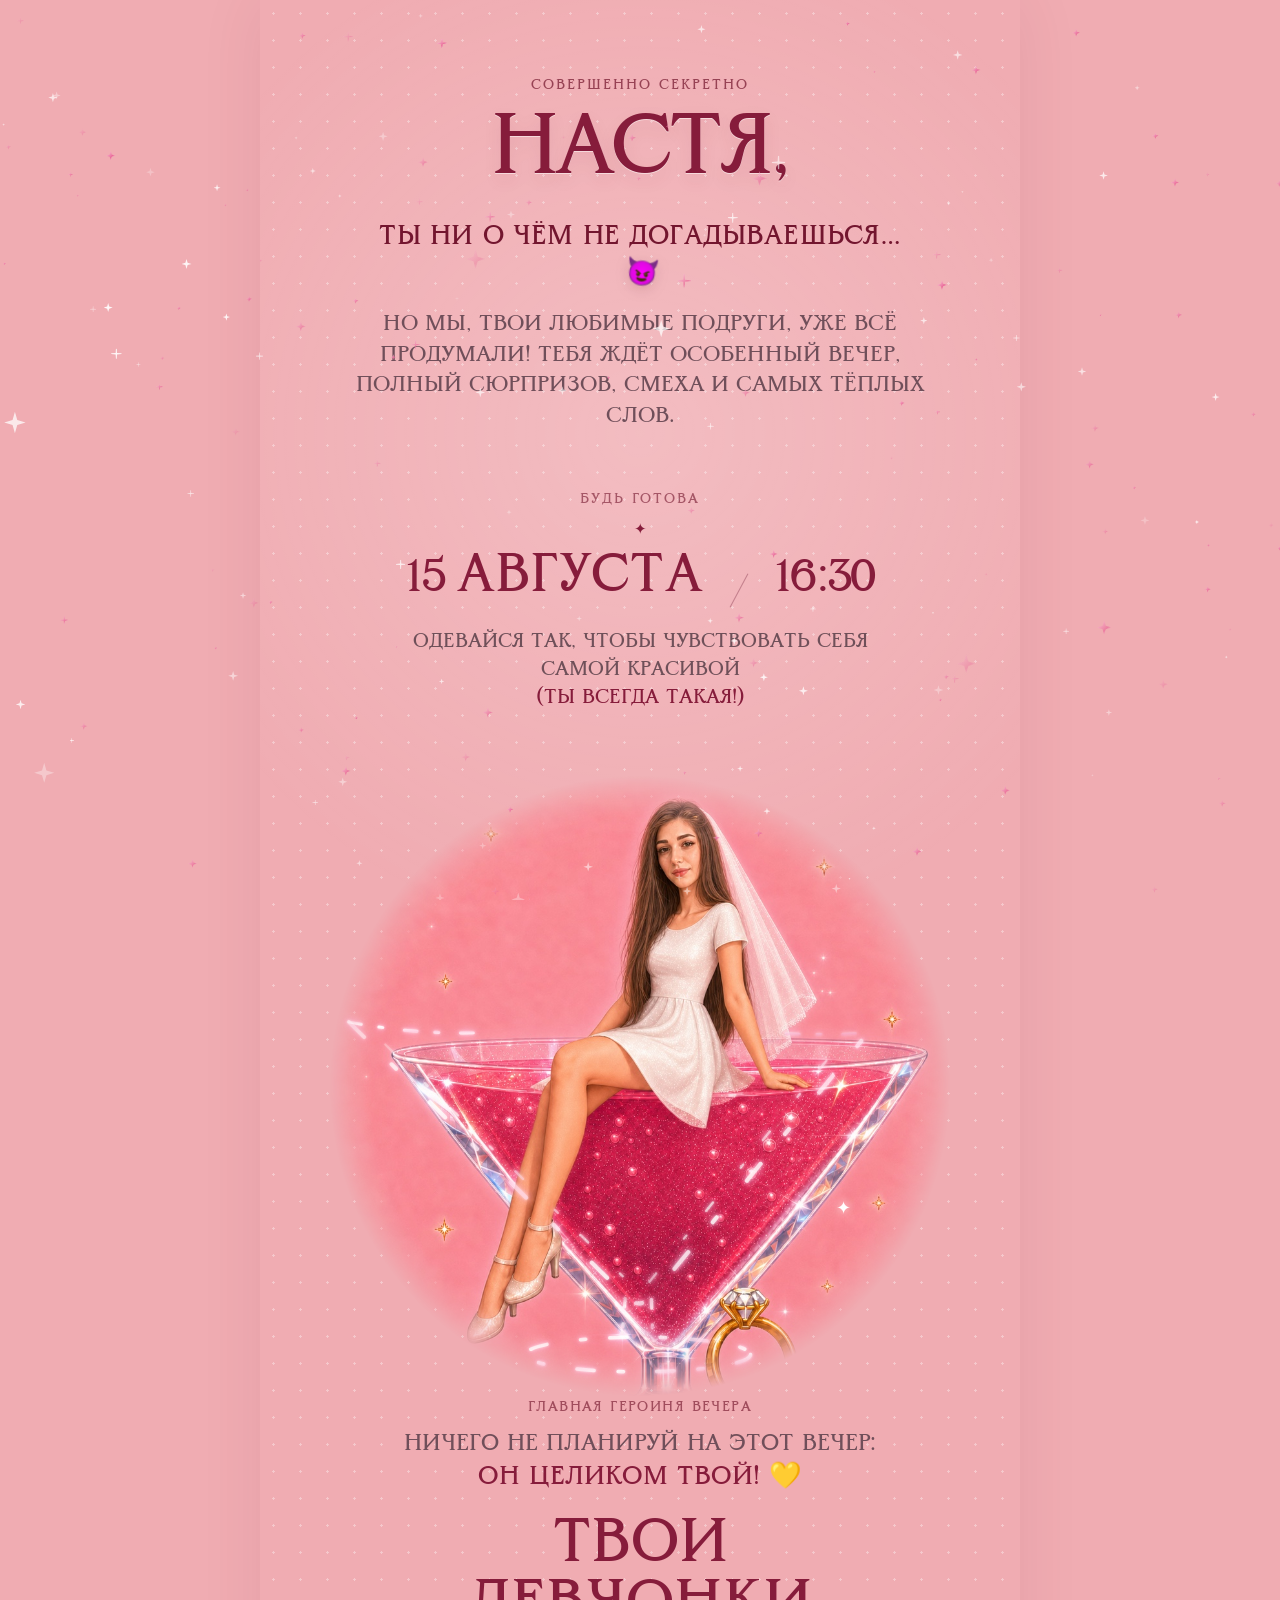
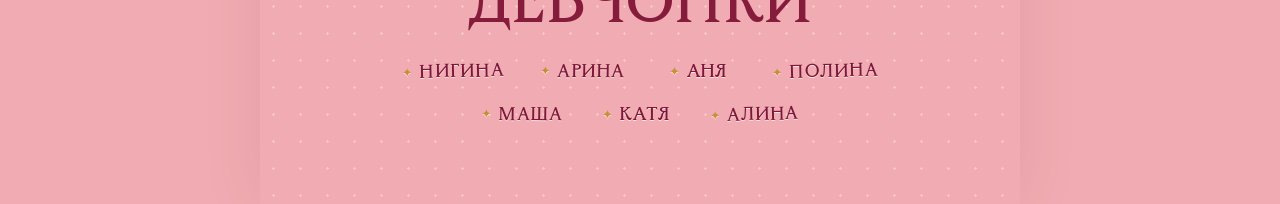
==== index.html @ 237ec245 "Publish approved bride portrait" ====
<!doctype html>
<html lang="ru">
  <head>
    <meta charset="UTF-8" />
    <meta name="viewport" content="width=device-width, initial-scale=1.0" />
    <meta name="theme-color" content="#f6cbd8" />
    <meta
      name="description"
      content="Секретное приглашение для будущей невесты Насти на 15 августа."
    />
    <title>Настя, этот вечер — твой!</title>
    <link rel="preload" href="assets/bride-in-glass-nastya-v3-960.jpg" as="image" type="image/jpeg" fetchpriority="high" />
    <link rel="preload" href="assets/fonts/Gabin-Regular.ttf" as="font" type="font/ttf" crossorigin />
    <link rel="stylesheet" href="personal.css?v=20260731-scroll-stability" />
  </head>
  <body>
    <main class="invitation personal-page bride-page">
      <header class="intro bride-intro">
        <p class="kicker">Совершенно секретно</p>
        <h1>Настя,</h1>
        <p class="bride-teaser">ты ни о чём не догадываешься… <span aria-hidden="true">😈</span></p>
        <p class="bride-copy">
          Но мы, твои любимые подруги, уже всё продумали! Тебя ждёт особенный вечер,
          полный сюрпризов, смеха и самых тёплых слов.
        </p>
      </header>

      <section class="bride-details" aria-label="Дата и время">
        <p class="ready-label">Будь готова</p>
        <div class="ornament" aria-hidden="true"><span></span>✦<span></span></div>
        <div class="date-line">
          <span class="date-day">15</span>
          <span class="date-month">августа</span>
          <i></i>
          <span class="date-time">16:30</span>
        </div>
        <p class="bride-note">
          Одевайся так, чтобы чувствовать себя самой красивой
          <em>(ты всегда такая!)</em>
        </p>
      </section>

      <section class="celebration" aria-label="Невеста в праздничном бокале">
        <figure class="hero-art">
          <img
            src="assets/bride-in-glass-nastya-v3-960.jpg"
            width="960"
            height="960"
            loading="eager"
            decoding="async"
            fetchpriority="high"
            alt="Невеста Настя сидит в бокале с розовым напитком"
          />
          <figcaption><span></span>главная героиня вечера<span></span></figcaption>
        </figure>
      </section>

      <section class="bride-finale">
        <p class="final-call">
          Ничего не планируй на этот вечер:<br />
          <strong>он целиком твой! 💛</strong>
        </p>
        <div class="friends-signature">
          <p>Твои девчонки</p>
          <ul aria-label="Подруги Насти">
            <li>Нигина</li>
            <li>Арина</li>
            <li>Аня</li>
            <li>Полина</li>
            <li>Маша</li>
            <li>Катя</li>
            <li>Алина</li>
          </ul>
        </div>
      </section>
    </main>
    <script src="effects.js?v=20260731-scroll-stability"></script>
  </body>
</html>
---- personal.css ----
@import url("static.css?v=20260730-personal-base");

@font-face {
  /* Gabin by Э Рен Че, Creative Commons. */
  font-family: "Gabin";
  src: url("assets/fonts/Gabin-Regular.ttf") format("truetype");
  font-display: swap;
  font-style: normal;
  font-weight: 400;
}

:root {
  --paper: #f0acb2;
  --paper-light: #f0acb2;
}

html,
body {
  background: #f0acb2;
}

.invitation {
  background-color: #f0acb2;
  background-image:
    radial-gradient(circle at 50% 24%, rgba(255,255,255,.2), transparent 36%),
    radial-gradient(circle, rgba(255,255,255,.34) 0 1px, transparent 1.2px);
  background-size: auto, 27px 27px;
}

.hub-page {
  padding-bottom: 46px;
}

.hub-page h1 {
  font-size: clamp(4.8rem, 12vw, 7.6rem);
}

.hub-hero {
  position: relative;
  z-index: 1;
  width: min(470px, 90%);
  margin: 28px auto -10px;
}

.hub-art {
  margin: 0;
}

.hub-art img {
  border-radius: 50%;
  box-shadow:
    inset 0 0 0 6px rgba(255,255,255,.1),
    0 20px 34px rgba(112,30,57,.1);
}

.guest-links {
  position: relative;
  z-index: 2;
  display: grid;
  grid-template-columns: repeat(2, minmax(0, 1fr));
  gap: 12px;
  width: min(570px, 100%);
  margin: 31px auto 0;
}

.guest-links a {
  position: relative;
  display: grid;
  grid-template-columns: 34px 1fr;
  grid-template-rows: auto auto;
  column-gap: 12px;
  min-height: 76px;
  padding: 15px 18px;
  overflow: hidden;
  color: var(--wine);
  text-align: left;
  text-decoration: none;
  border: 1px solid rgba(116,24,46,.12);
  border-radius: 18px;
  background: rgba(255,255,255,.24);
  box-shadow: inset 0 1px rgba(255,255,255,.6);
}

.guest-links a::after {
  content: "";
  position: absolute;
  right: -15px;
  bottom: -18px;
  width: 56px;
  height: 56px;
  border-radius: 50%;
  background: var(--guest-accent);
  opacity: .13;
}

.guest-links i {
  grid-row: 1 / 3;
  display: grid;
  place-items: center;
  width: 34px;
  height: 34px;
  color: #fff;
  font: 700 .63rem/1 "Courier New", monospace;
  font-style: normal;
  border-radius: 50%;
  background: var(--guest-accent);
}

.guest-links b {
  align-self: end;
  font-family: Georgia, "Times New Roman", serif;
  font-size: 1rem;
  font-style: italic;
}

.guest-links span {
  color: rgba(116,24,46,.56);
  font: 700 .5rem/1.5 "Courier New", monospace;
  letter-spacing: .09em;
  text-transform: uppercase;
}

.personal-page {
  --personal-accent: var(--wine);
}

.bride-page {
  --personal-accent: #861c3b;
  padding-bottom: clamp(48px, 7vw, 68px);
  font-family: "Cormorant Infant", Georgia, "Times New Roman", serif;
  font-style: italic;
  font-weight: 600;
}

.bride-page::before {
  border-color: rgba(134, 28, 59, .18);
}

.bride-page .kicker {
  color: rgba(116, 24, 46, .72);
  font-family: "Cormorant Infant", Georgia, "Times New Roman", serif;
  font-size: .8rem;
  font-style: italic;
  font-weight: 600;
  letter-spacing: .24em;
}

.bride-intro h1 {
  margin-top: 24px;
  font-size: clamp(5rem, 12vw, 7.8rem);
  line-height: .7;
}

.bride-teaser {
  max-width: 560px;
  margin: 25px auto 0;
  color: #73162f;
  font-family: "Cormorant Infant", Georgia, "Times New Roman", serif;
  font-size: clamp(1.38rem, 3.8vw, 1.72rem);
  font-style: italic;
  font-weight: 600;
  line-height: 1.4;
  letter-spacing: .006em;
}

.bride-teaser span {
  display: inline-block;
  margin-left: 3px;
  filter: drop-shadow(0 4px 7px rgba(86, 11, 32, .15));
  transform: rotate(7deg);
}

.bride-copy {
  max-width: 570px;
  margin: 16px auto 0;
  color: #704f5a;
  font-family: "Cormorant Infant", Georgia, "Times New Roman", serif;
  font-size: clamp(1.18rem, 3.2vw, 1.4rem);
  font-style: italic;
  font-weight: 600;
  line-height: 1.55;
}

.bride-details,
.bride-finale {
  position: relative;
  z-index: 2;
  width: min(570px, 100%);
  margin: 30px auto 0;
}

.bride-details {
  padding: clamp(22px, 4vw, 31px) clamp(18px, 4vw, 34px) 25px;
  border: 1px solid rgba(116, 24, 46, .14);
  border-radius: 30px;
  background:
    linear-gradient(145deg, rgba(255,255,255,.38), rgba(255,255,255,.13));
  box-shadow:
    inset 0 1px rgba(255,255,255,.72),
    0 18px 42px rgba(108, 25, 51, .08);
}

.ready-label {
  color: rgba(116, 24, 46, .62);
  font-family: "Cormorant Infant", Georgia, "Times New Roman", serif;
  font-size: .78rem;
  font-style: italic;
  font-weight: 600;
  line-height: 1;
  letter-spacing: .24em;
  text-transform: uppercase;
}

.bride-details .ornament {
  margin: 12px auto 14px;
}

.bride-note,
.secret-place {
  color: #6f5059;
  font-family: "Cormorant Infant", Georgia, "Times New Roman", serif;
  font-size: clamp(1.12rem, 2.8vw, 1.3rem);
  font-style: italic;
  font-weight: 600;
  line-height: 1.5;
}

.bride-note {
  margin-top: 18px;
}

.bride-note em {
  display: block;
  color: var(--personal-accent);
}

.secret-place {
  margin-top: 9px;
  font-style: italic;
}

.bride-page .celebration {
  margin-top: 39px;
}

.bride-page .hero-art figcaption {
  color: rgba(116, 24, 46, .65);
  font-family: "Cormorant Infant", Georgia, "Times New Roman", serif;
  font-size: .76rem;
  font-style: italic;
  font-weight: 600;
  letter-spacing: .13em;
}

.bride-finale {
  margin-top: 14px;
  padding: 0 clamp(4px, 3vw, 20px);
}

.final-call {
  color: #704f5a;
  font-family: "Cormorant Infant", Georgia, "Times New Roman", serif;
  font-size: clamp(1.28rem, 3.3vw, 1.52rem);
  font-style: italic;
  font-weight: 600;
  line-height: 1.5;
}

.final-call strong {
  color: var(--personal-accent);
  font-size: 1.12em;
}

.friends-signature {
  margin-top: 22px;
}

.friends-signature > p {
  color: var(--personal-accent);
  font-family: "Cormorant Infant", Georgia, serif;
  font-size: clamp(2.5rem, 7vw, 3.7rem);
  font-style: italic;
  font-weight: 600;
  line-height: 1;
}

.friends-signature ul {
  display: flex;
  flex-wrap: wrap;
  justify-content: center;
  gap: 8px;
  max-width: 530px;
  margin: 15px auto 0;
  padding: 0;
  list-style: none;
}

.friends-signature li {
  position: relative;
  min-width: 104px;
  padding: 8px 14px 9px;
  color: #7f1637;
  font-family: "Cormorant Infant", Georgia, "Times New Roman", serif;
  font-size: 1.14rem;
  font-style: italic;
  font-weight: 600;
  line-height: 1;
  letter-spacing: .015em;
  border: 1px solid rgba(190, 111, 102, .42);
  border-radius: 999px;
  background:
    linear-gradient(135deg, rgba(255,255,255,.7), rgba(255,220,232,.48));
  box-shadow:
    inset 0 1px rgba(255,255,255,.88),
    0 7px 17px rgba(121, 22, 50, .1),
    0 0 0 3px rgba(255,255,255,.1);
  text-shadow: 0 1px rgba(255,255,255,.68);
}

.friends-signature li::before {
  content: "✦";
  display: inline-block;
  margin-right: 6px;
  color: #c88f35;
  font-size: .68em;
  font-style: normal;
  transform: translateY(-1px);
}

.friends-signature li:nth-child(3n + 1) {
  transform: rotate(-1.2deg);
}

.friends-signature li:nth-child(3n + 2) {
  transform: rotate(.9deg);
}

.bride-page .date-day,
.bride-page .date-time {
  font-family: "Cormorant Infant", Georgia, "Times New Roman", serif;
  font-weight: 600;
}

.personal-page h1,
.personal-page h2,
.personal-page .date-line {
  color: var(--personal-accent);
}

.personal-page h1 {
  font-family: "Cormorant Infant", Georgia, "Times New Roman", serif;
  font-size: clamp(3.55rem, 8.8vw, 5.55rem);
  font-style: italic;
  font-weight: 600;
  line-height: .88;
  letter-spacing: -.045em;
  text-shadow:
    0 1px 0 rgba(255,255,255,.52),
    0 7px 18px rgba(121,22,50,.08);
}

.personal-page h1 span {
  display: inline;
  white-space: nowrap;
}

.personal-note {
  margin: 30px auto 0;
  color: var(--personal-accent);
  font: 700 .66rem/1.6 "Courier New", monospace;
  letter-spacing: .13em;
  text-transform: uppercase;
}

.personal-note + .lead {
  margin-top: 12px;
}

.personal-page .celebration {
  margin-top: 42px;
}

.personal-page .hero-art {
  isolation: isolate;
}

.personal-page .hero-art img {
  border: 0;
  border-radius: 0;
  box-shadow: none;
  -webkit-mask-image: radial-gradient(
    ellipse closest-side at 50% 50%,
    #000 0 82%,
    rgba(0, 0, 0, .9) 87%,
    rgba(0, 0, 0, .48) 94%,
    transparent 100%
  );
  mask-image: radial-gradient(
    ellipse closest-side at 50% 50%,
    #000 0 82%,
    rgba(0, 0, 0, .9) 87%,
    rgba(0, 0, 0, .48) 94%,
    transparent 100%
  );
}

.personal-page .hero-art::before {
  content: "";
  position: absolute;
  inset: 0 0 23px;
  z-index: 3;
  pointer-events: none;
  background:
    linear-gradient(
      108deg,
      transparent 0 41%,
      rgba(255,255,255,.12) 45%,
      rgba(255,255,255,.92) 49%,
      rgba(255,238,248,.45) 52%,
      transparent 58% 100%
    );
  background-position: 155% 0;
  background-size: 240% 100%;
  background-repeat: no-repeat;
  clip-path: polygon(
    2% 39%, 98% 39%, 55% 82%, 55% 93%,
    70% 96%, 70% 99%, 30% 99%, 30% 96%,
    45% 93%, 45% 82%
  );
  mix-blend-mode: screen;
  animation: glassShimmer 3.9s 1.1s ease-in-out infinite;
}

.personal-page .hero-art::after {
  content: "✦";
  position: absolute;
  right: 16%;
  top: 66%;
  z-index: 4;
  color: #fff;
  font-size: 1.1rem;
  text-shadow: 0 0 9px rgba(255,255,255,.95);
  animation: glassSpark 2.6s ease-in-out infinite;
}

.glass-edge-overlay {
  position: absolute;
  inset: 0 0 auto;
  z-index: 5;
  display: block;
  width: 100%;
  height: auto;
  aspect-ratio: 1;
  overflow: visible;
  pointer-events: none;
  filter: drop-shadow(0 0 5px rgba(255,255,255,.42));
}

.glass-edge-line {
  fill: none;
  stroke: url("#glass-edge-sheen");
  stroke-width: 8;
  stroke-linecap: round;
  stroke-linejoin: round;
  stroke-dasharray: 44 78 13 96;
  opacity: .88;
  filter:
    drop-shadow(0 0 3px rgba(255,255,255,.96))
    drop-shadow(0 0 7px rgba(255,150,210,.72));
  animation: glassEdgeTravel 4.8s linear infinite;
}

.glass-edge-line.is-inner {
  stroke-width: 4.5;
  stroke-dasharray: 22 90 8 64;
  opacity: .72;
  animation-duration: 3.8s;
  animation-direction: reverse;
}

.glass-edge-line.is-rim {
  stroke-width: 6;
  stroke-dasharray: 26 36 8 44;
  opacity: .96;
  animation-duration: 3.2s;
}

.glass-edge-line.is-stem {
  stroke-width: 6.5;
  stroke-dasharray: 18 34 6 44;
  animation-duration: 2.9s;
}

.glass-edge-line.is-base {
  stroke-width: 7;
  stroke-dasharray: 35 68 11 48;
  animation-duration: 4.1s;
}

.glass-edge-glint {
  fill: #fff;
  opacity: 0;
  transform-box: fill-box;
  transform-origin: center;
  filter:
    drop-shadow(0 0 4px #fff)
    drop-shadow(0 0 10px rgba(255,155,213,.95));
  animation: edgeGlint 3.4s var(--edge-delay) ease-in-out infinite;
}

.glass-edge-glint.is-soft {
  fill: #ffd7ea;
  animation-duration: 4.1s;
}

.personal-page .title-star,
.personal-page .ornament {
  color: var(--personal-accent);
}

.personal-page .details {
  margin-top: 14px;
}

.star-field {
  position: fixed;
  inset: 0;
  z-index: 12;
  overflow: hidden;
  pointer-events: none;
  contain: layout paint;
}

.screen-star {
  position: absolute;
  left: var(--x);
  top: var(--y);
  width: var(--size);
  height: var(--size);
  opacity: var(--opacity);
  background: linear-gradient(135deg, #ffd9e7, #e96798 62%, #fff0f7);
  clip-path: polygon(50% 0, 61% 38%, 100% 50%, 61% 62%, 50% 100%, 39% 62%, 0 50%, 39% 38%);
  animation: screenStarDance var(--duration) var(--delay) ease-in-out infinite;
}

.screen-star.is-white {
  background: #fff;
  filter: drop-shadow(0 0 6px rgba(255,255,255,.86));
}

.screen-star.is-cross {
  clip-path: polygon(
    46% 0, 54% 0, 56% 42%, 100% 46%, 100% 54%,
    56% 57%, 54% 100%, 46% 100%, 43% 57%, 0 54%,
    0 46%, 43% 42%
  );
}

@keyframes glassShimmer {
  0%, 13% { background-position: 155% 0; opacity: 0; }
  24% { opacity: .9; }
  58% { background-position: -155% 0; opacity: .72; }
  72%, 100% { background-position: -155% 0; opacity: 0; }
}

@keyframes glassSpark {
  0%,100% { opacity: .2; transform: rotate(0) scale(.45); }
  48% { opacity: 1; transform: rotate(90deg) scale(1.25); }
}

@keyframes glassEdgeTravel {
  0% {
    stroke-dashoffset: 0;
    opacity: .45;
  }
  38% {
    opacity: 1;
  }
  72% {
    opacity: .74;
  }
  100% {
    stroke-dashoffset: -460;
    opacity: .45;
  }
}

@keyframes edgeGlint {
  0%, 62%, 100% {
    opacity: 0;
    transform: rotate(0deg) scale(.25);
  }
  71% {
    opacity: 1;
    transform: rotate(42deg) scale(1.28);
  }
  82% {
    opacity: .25;
    transform: rotate(88deg) scale(.58);
  }
}

@keyframes screenStarDance {
  0%,100% {
    opacity: calc(var(--opacity) * .28);
    transform: translate(0,0) rotate(0) scale(.42);
  }
  31% {
    opacity: var(--opacity);
    transform: translate(var(--dx),var(--dy)) rotate(120deg) scale(1.22);
  }
  66% {
    opacity: calc(var(--opacity) * .82);
    transform: translate(var(--dx2),var(--dy2)) rotate(255deg) scale(.72);
  }
}

.back-link {
  position: relative;
  z-index: 3;
  display: inline-block;
  margin-top: 30px;
  color: rgba(116,24,46,.62);
  font: 700 .56rem/1 "Courier New", monospace;
  letter-spacing: .12em;
  text-decoration: none;
  text-transform: uppercase;
}

.dress-card {
  display: none !important;
}

@media (max-width: 560px) {
  .hub-page h1 {
    font-size: 3.55rem;
  }

  .hub-hero {
    width: calc(100% + 8px);
    margin-top: 21px;
  }

  .guest-links {
    grid-template-columns: 1fr;
    gap: 9px;
    margin-top: 25px;
  }

  .guest-links a {
    min-height: 68px;
    padding: 12px 16px;
  }

  .personal-note {
    max-width: 290px;
    margin-top: 28px;
    font-size: .56rem;
  }

  .personal-page .celebration {
    margin-top: 26px;
  }

  .personal-page h1 {
    font-size: 3.15rem;
    line-height: .82;
  }

  .personal-page h1 span {
    display: block;
  }

  .personal-page h1 span + span {
    margin-top: 9px;
  }

  .bride-intro h1 {
    font-size: 4.8rem;
    line-height: .72;
  }

  .bride-teaser {
    margin-top: 22px;
    font-size: 1.3rem;
  }

  .bride-copy {
    font-size: 1.12rem;
    line-height: 1.52;
  }

  .bride-details {
    margin-top: 25px;
    padding-right: 17px;
    padding-left: 17px;
    border-radius: 24px;
  }

  .bride-details .date-line {
    gap: 8px;
  }

  .bride-details .date-day,
  .bride-details .date-time {
    font-size: 2.05rem;
  }

  .bride-details .date-month {
    font-size: 2.45rem;
  }

  .bride-details .date-line > i {
    width: 22px;
    margin-right: 0;
    margin-left: 0;
  }

  .friends-signature ul {
    gap: 9px 7px;
  }

  .friends-signature li {
    min-width: 96px;
    padding: 9px 11px 10px;
    font-size: 1.03rem;
  }

  .personal-page .hero-art::after {
    right: 13%;
    font-size: .85rem;
  }
}

/* Open composition: no frames, cards, pills, or ornamental rules. */
.bride-page::before,
.bride-page::after,
.bride-page .kicker::before,
.bride-page .kicker::after,
.bride-page .ornament span,
.bride-page .hero-art figcaption span {
  display: none;
}

.bride-page .bride-details {
  border: 0;
  border-radius: 0;
  background: none;
  box-shadow: none;
}

.bride-page .friends-signature li {
  border: 0;
  border-radius: 0;
  background: none;
  box-shadow: none;
}

@media (prefers-reduced-motion: reduce) {
  .personal-page .hero-art::before,
  .personal-page .hero-art::after,
  .glass-edge-line,
  .glass-edge-glint,
  .screen-star {
    animation: none;
  }
}

.bride-page,
.bride-page * {
  font-family: "Gabin", "Cormorant Infant", Georgia, serif !important;
  font-style: normal !important;
  font-weight: 400 !important;
}

.bride-page .kicker,
.bride-page .ready-label {
  font-size: .88rem;
  letter-spacing: .14em;
}

.bride-page .bride-intro h1 {
  font-size: clamp(4.35rem, 9vw, 5.4rem);
}

.bride-page .bride-teaser {
  font-size: clamp(1.35rem, 3.6vw, 1.66rem);
}

.bride-page .bride-copy {
  font-size: clamp(1.18rem, 3.1vw, 1.36rem);
  line-height: 1.4;
}

.bride-page .bride-note,
.bride-page .secret-place {
  font-size: clamp(1.12rem, 2.7vw, 1.28rem);
  line-height: 1.36;
}

.bride-page .date-day,
.bride-page .date-time {
  font-size: clamp(2rem, 5.2vw, 2.9rem);
}

.bride-page .date-month {
  font-size: clamp(2.45rem, 6vw, 3.4rem);
}

.bride-page .hero-art figcaption {
  position: relative;
  z-index: 6;
  margin-top: 6px;
  font-size: .88rem;
  letter-spacing: .1em;
}

.bride-page .final-call {
  font-size: clamp(1.25rem, 3.2vw, 1.46rem);
  line-height: 1.38;
}

.bride-page .friends-signature > p {
  font-size: clamp(2.7rem, 6.8vw, 3.8rem);
}

.bride-page .friends-signature li {
  font-size: 1.16rem;
}

@media (max-width: 560px) {
  .bride-page .bride-intro h1 {
    font-size: 3.9rem;
  }

  .bride-page .bride-copy {
    font-size: 1.08rem;
  }

  .bride-page .bride-details .date-line {
    flex-wrap: wrap;
  }

  .bride-page .bride-details .date-line > i {
    display: none;
  }

  .bride-page .bride-details .date-time {
    flex-basis: 100%;
    margin-top: 3px;
  }

  .bride-page .friends-signature li {
    font-size: 1.02rem;
  }
}
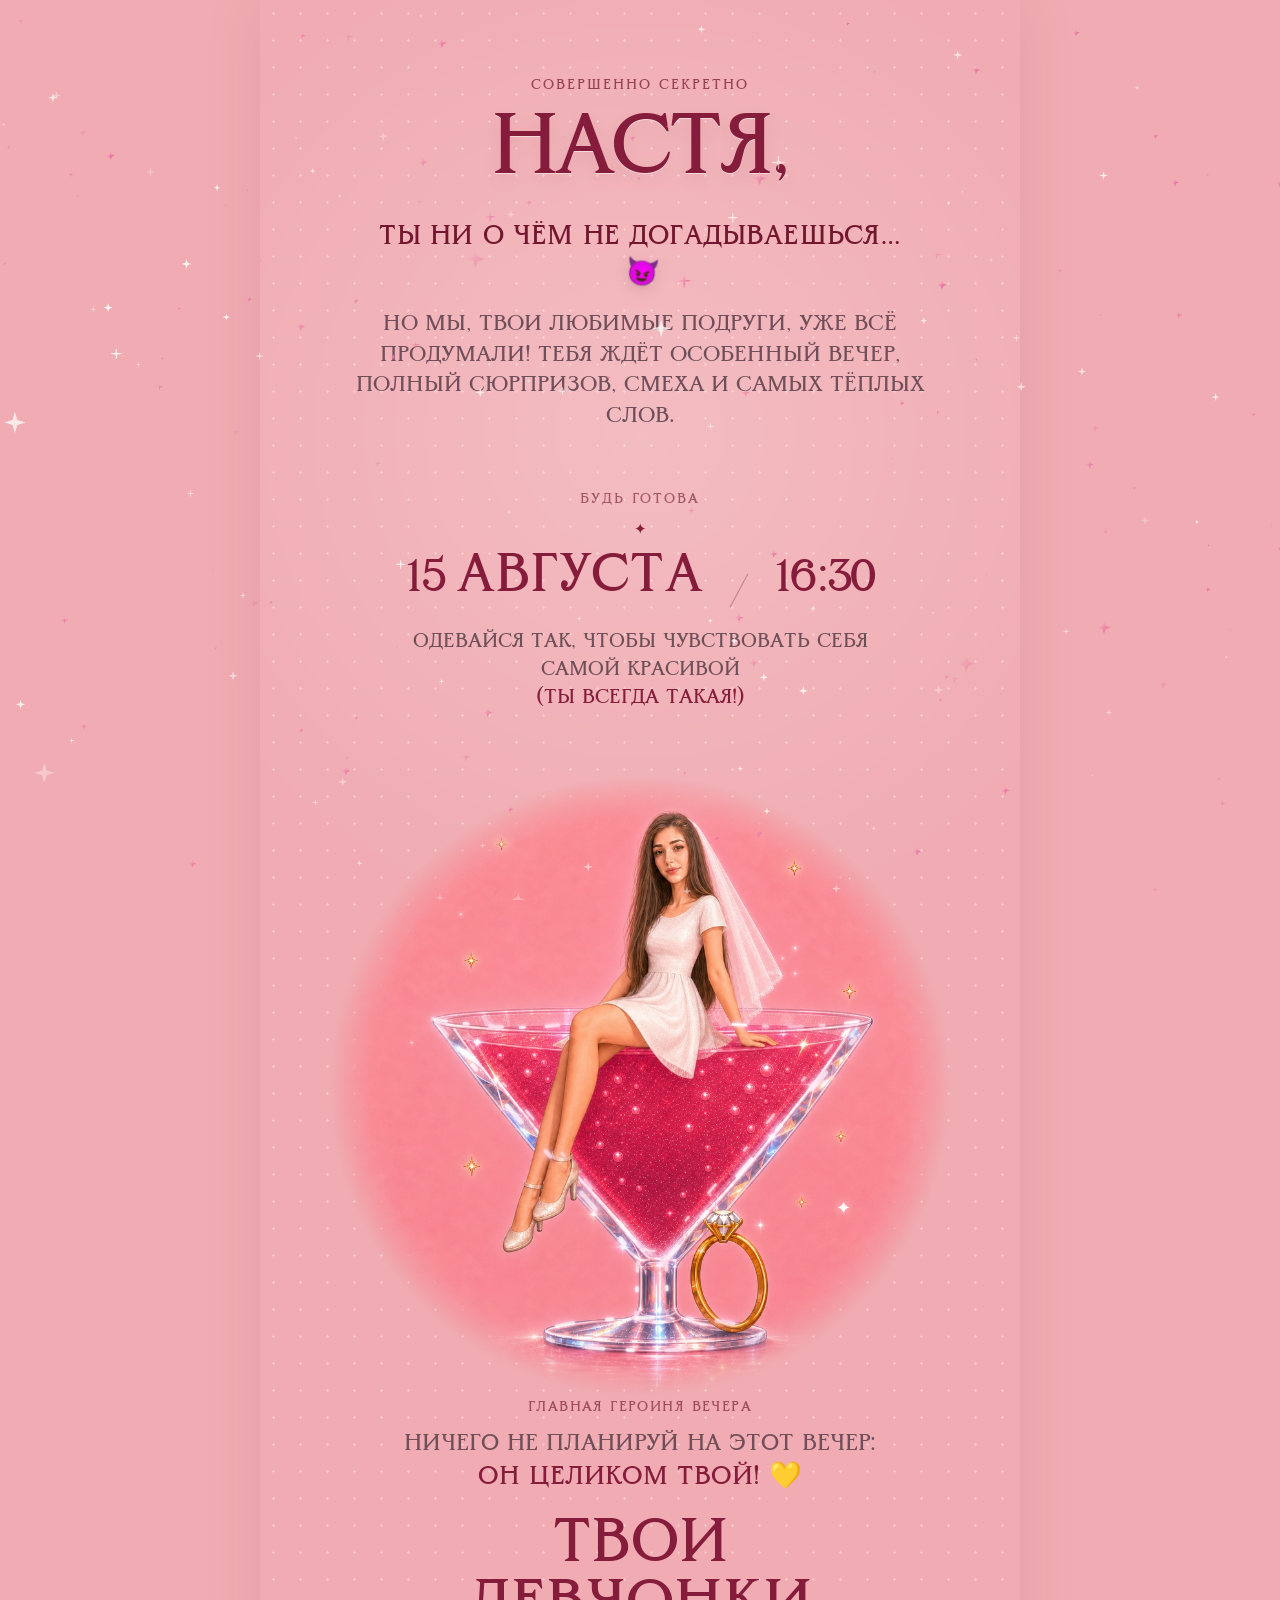
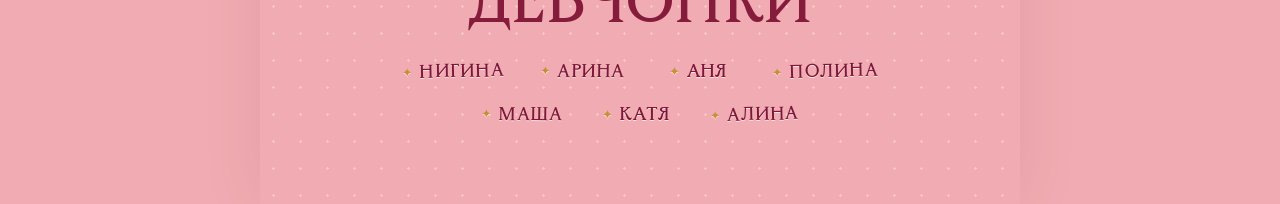
==== commit 25a7efe5: "Fix full glass framing and edge animation" ====
--- a/index.html
+++ b/index.html
@@ -9,9 +9,9 @@
       content="Секретное приглашение для будущей невесты Насти на 15 августа."
     />
     <title>Настя, этот вечер — твой!</title>
-    <link rel="preload" href="assets/bride-in-glass-nastya-v3-960.jpg" as="image" type="image/jpeg" fetchpriority="high" />
+    <link rel="preload" href="assets/bride-in-glass-nastya-v4-960.jpg" as="image" type="image/jpeg" fetchpriority="high" />
     <link rel="preload" href="assets/fonts/Gabin-Regular.ttf" as="font" type="font/ttf" crossorigin />
-    <link rel="stylesheet" href="personal.css?v=20260731-scroll-stability" />
+    <link rel="stylesheet" href="personal.css?v=20260801-glass-v4" />
   </head>
   <body>
     <main class="invitation personal-page bride-page">
@@ -43,7 +43,7 @@
       <section class="celebration" aria-label="Невеста в праздничном бокале">
         <figure class="hero-art">
           <img
-            src="assets/bride-in-glass-nastya-v3-960.jpg"
+            src="assets/bride-in-glass-nastya-v4-960.jpg"
             width="960"
             height="960"
             loading="eager"
@@ -74,6 +74,6 @@
         </div>
       </section>
     </main>
-    <script src="effects.js?v=20260731-scroll-stability"></script>
+    <script src="effects.js?v=20260801-glass-v4"></script>
   </body>
 </html>
--- a/personal.css
+++ b/personal.css
@@ -423,9 +423,9 @@
   background-size: 240% 100%;
   background-repeat: no-repeat;
   clip-path: polygon(
-    2% 39%, 98% 39%, 55% 82%, 55% 93%,
-    70% 96%, 70% 99%, 30% 99%, 30% 96%,
-    45% 93%, 45% 82%
+    16% 39%, 88% 39%, 54.5% 78%, 54.5% 88%,
+    71% 90%, 71% 93%, 34% 93%, 34% 90%,
+    49.5% 88%, 49.5% 78%
   );
   mix-blend-mode: screen;
   animation: glassShimmer 3.9s 1.1s ease-in-out infinite;
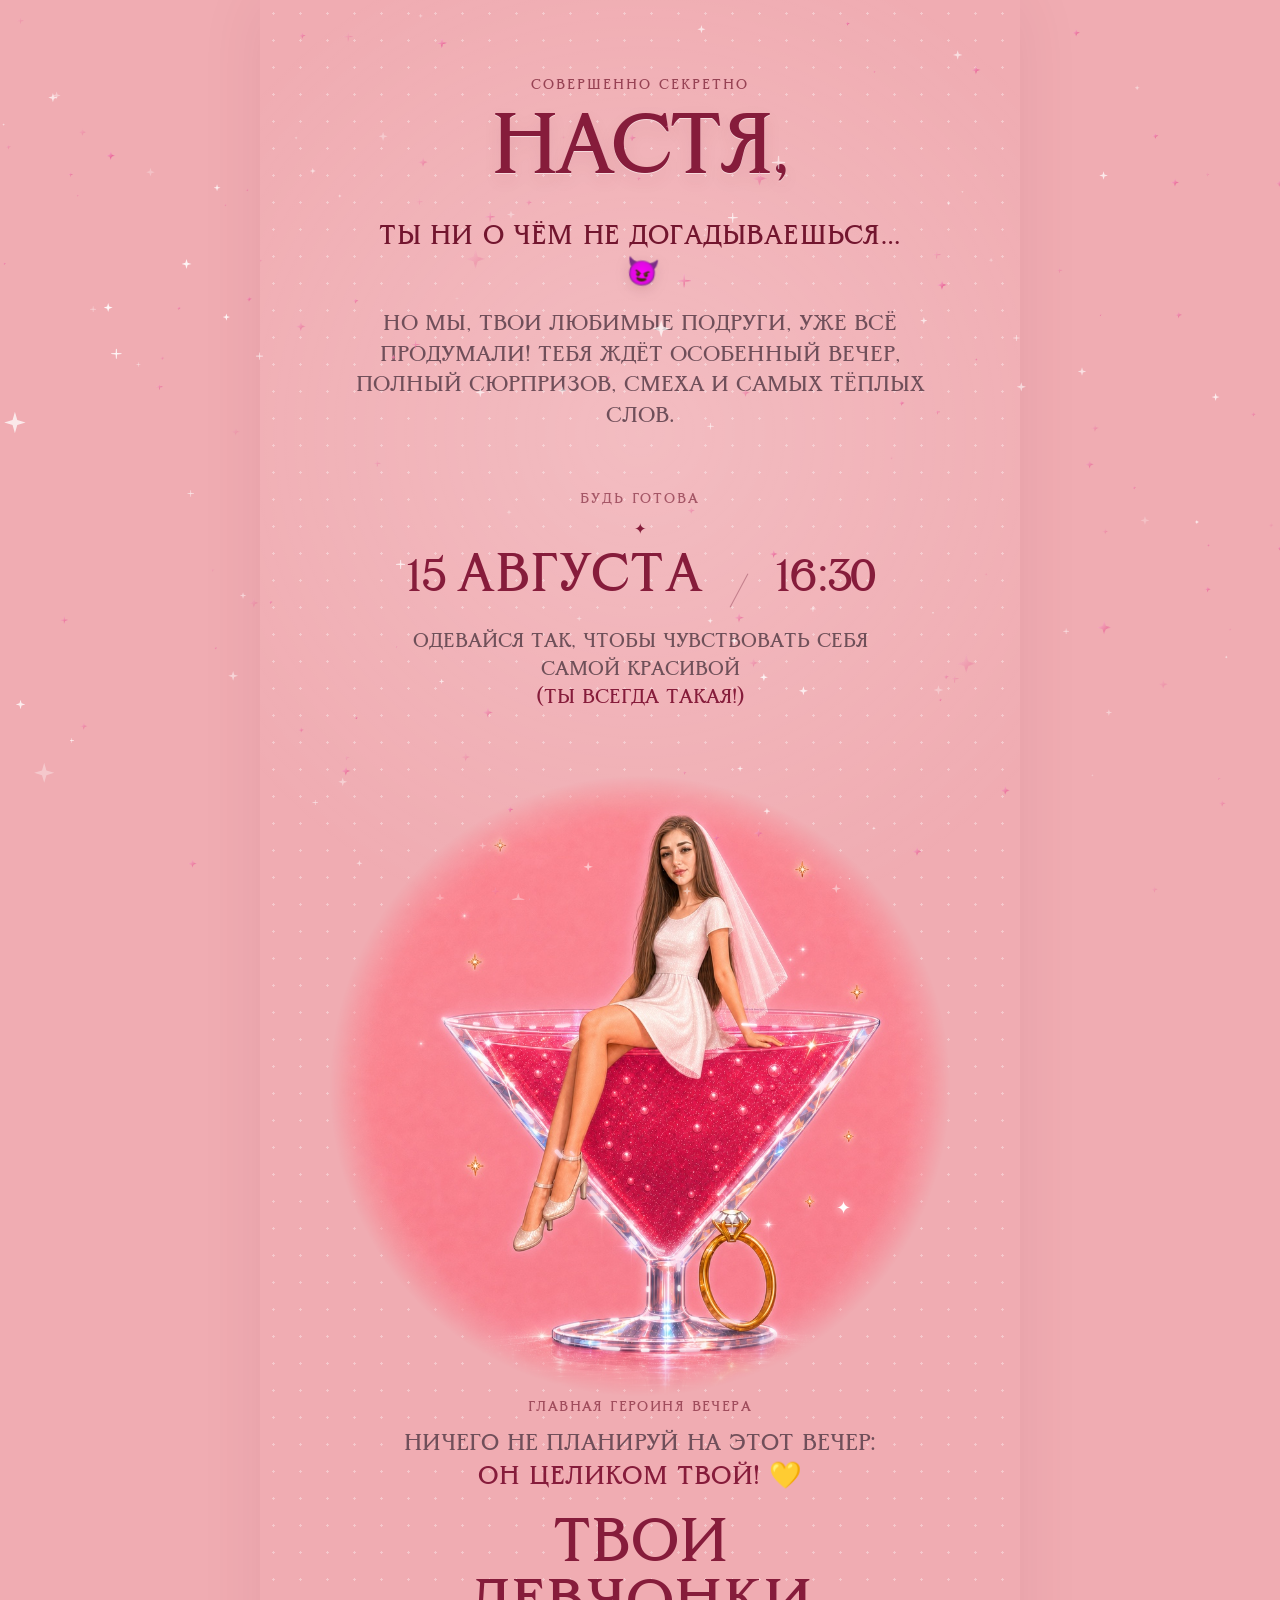
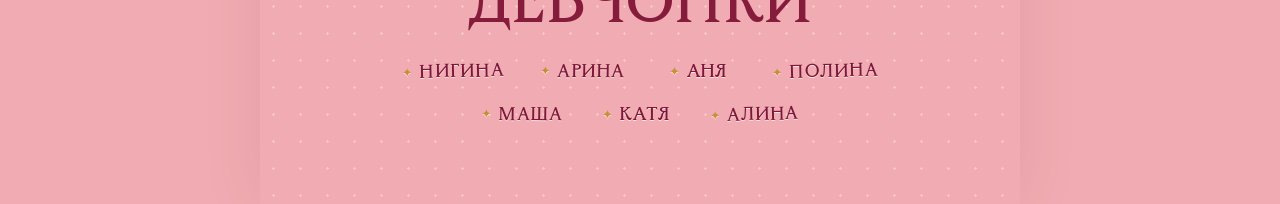
==== commit 5b6518a2: "Improve bride face likeness" ====
--- a/index.html
+++ b/index.html
@@ -9,9 +9,9 @@
       content="Секретное приглашение для будущей невесты Насти на 15 августа."
     />
     <title>Настя, этот вечер — твой!</title>
-    <link rel="preload" href="assets/bride-in-glass-nastya-v4-960.jpg" as="image" type="image/jpeg" fetchpriority="high" />
+    <link rel="preload" href="assets/bride-in-glass-nastya-v5-960.jpg" as="image" type="image/jpeg" fetchpriority="high" />
     <link rel="preload" href="assets/fonts/Gabin-Regular.ttf" as="font" type="font/ttf" crossorigin />
-    <link rel="stylesheet" href="personal.css?v=20260801-glass-v4" />
+    <link rel="stylesheet" href="personal.css?v=20260802-face-v5" />
   </head>
   <body>
     <main class="invitation personal-page bride-page">
@@ -43,7 +43,7 @@
       <section class="celebration" aria-label="Невеста в праздничном бокале">
         <figure class="hero-art">
           <img
-            src="assets/bride-in-glass-nastya-v4-960.jpg"
+            src="assets/bride-in-glass-nastya-v5-960.jpg"
             width="960"
             height="960"
             loading="eager"
@@ -74,6 +74,6 @@
         </div>
       </section>
     </main>
-    <script src="effects.js?v=20260801-glass-v4"></script>
+    <script src="effects.js?v=20260802-face-v5"></script>
   </body>
 </html>
--- a/personal.css
+++ b/personal.css
@@ -423,9 +423,9 @@
   background-size: 240% 100%;
   background-repeat: no-repeat;
   clip-path: polygon(
-    16% 39%, 88% 39%, 54.5% 78%, 54.5% 88%,
-    71% 90%, 71% 93%, 34% 93%, 34% 90%,
-    49.5% 88%, 49.5% 78%
+    18% 39%, 89% 39%, 56.3% 78%, 56.3% 88.5%,
+    72% 90%, 72% 93%, 36% 93%, 36% 90%,
+    51.4% 88.5%, 51.4% 78%
   );
   mix-blend-mode: screen;
   animation: glassShimmer 3.9s 1.1s ease-in-out infinite;
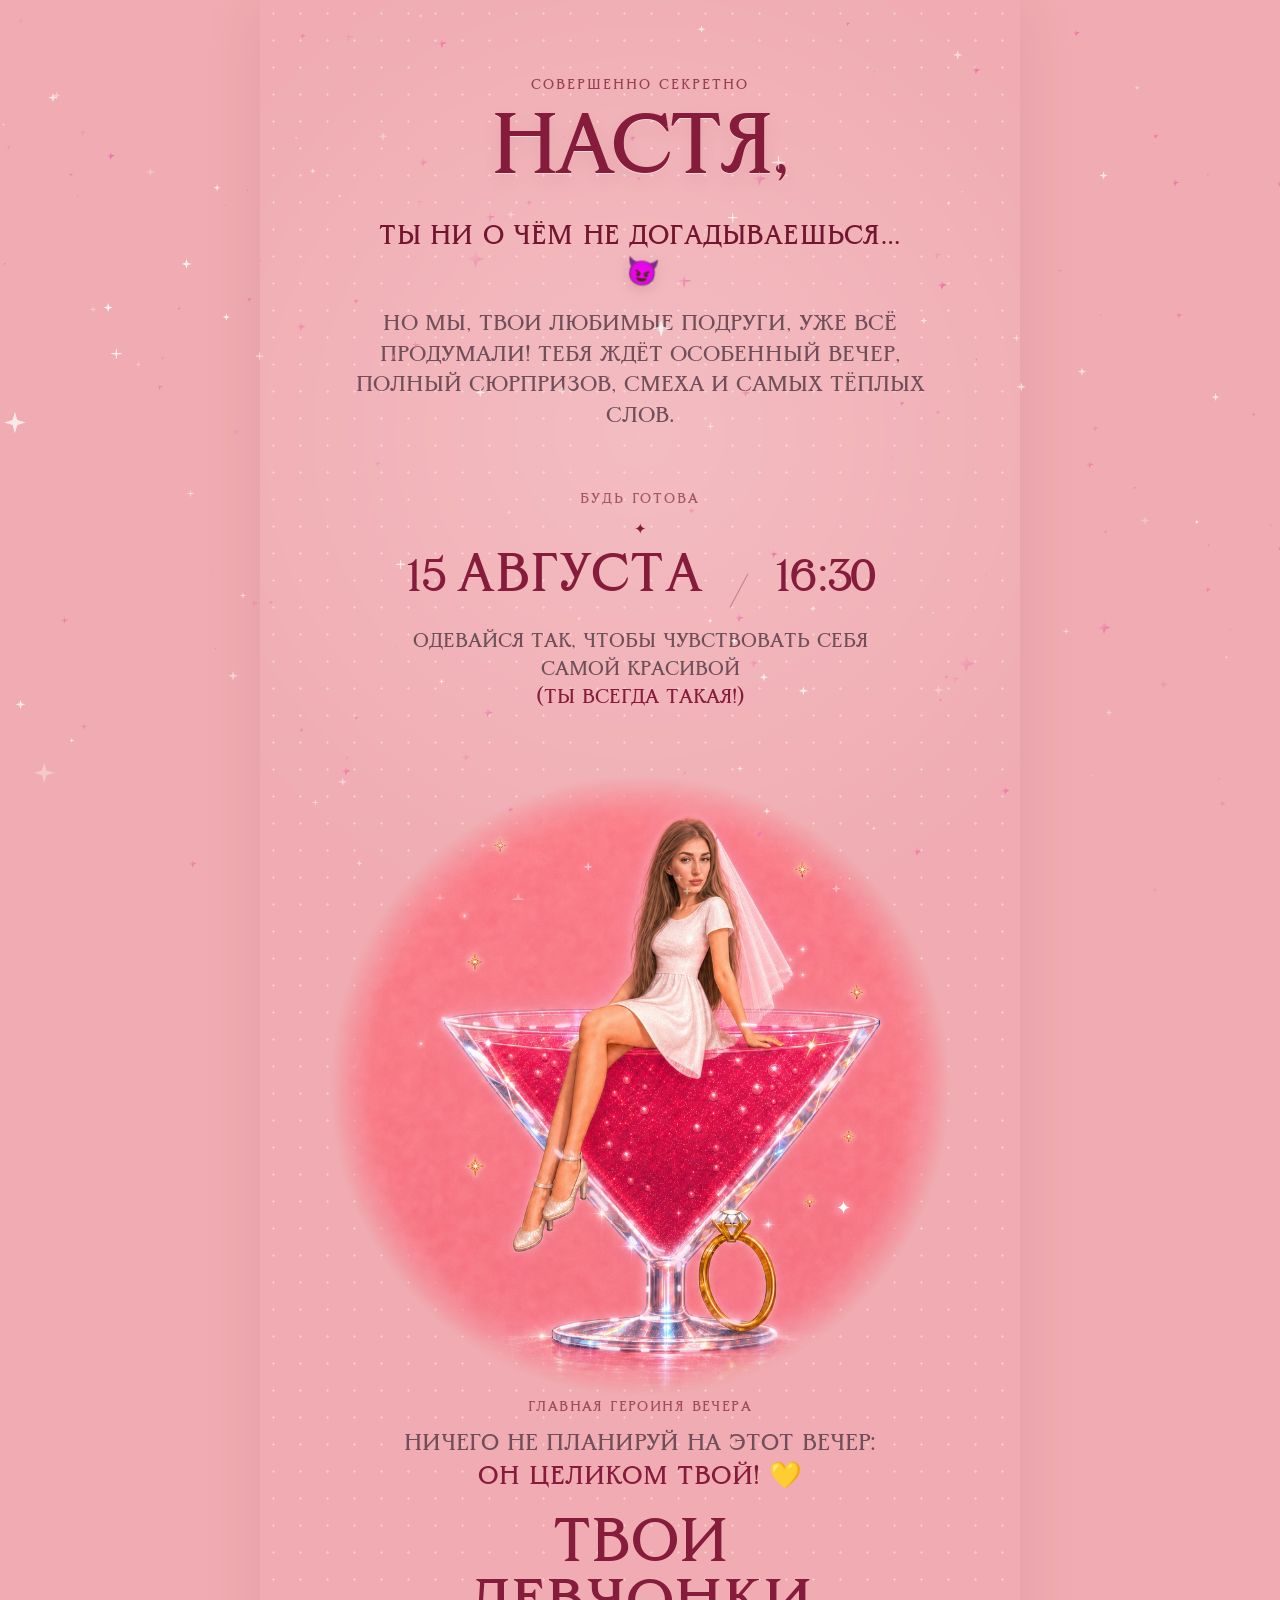
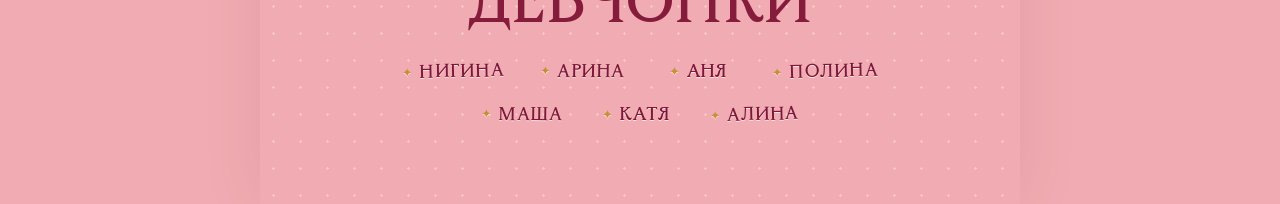
==== commit a3d7715d: "Use selected natural bride portrait" ====
--- a/index.html
+++ b/index.html
@@ -9,7 +9,7 @@
       content="Секретное приглашение для будущей невесты Насти на 15 августа."
     />
     <title>Настя, этот вечер — твой!</title>
-    <link rel="preload" href="assets/bride-in-glass-nastya-v5-960.jpg" as="image" type="image/jpeg" fetchpriority="high" />
+    <link rel="preload" href="assets/bride-in-glass-nastya-v7-natural-960.jpg" as="image" type="image/jpeg" fetchpriority="high" />
     <link rel="preload" href="assets/fonts/Gabin-Regular.ttf" as="font" type="font/ttf" crossorigin />
     <link rel="stylesheet" href="personal.css?v=20260802-face-v5" />
   </head>
@@ -43,7 +43,7 @@
       <section class="celebration" aria-label="Невеста в праздничном бокале">
         <figure class="hero-art">
           <img
-            src="assets/bride-in-glass-nastya-v5-960.jpg"
+            src="assets/bride-in-glass-nastya-v7-natural-960.jpg"
             width="960"
             height="960"
             loading="eager"
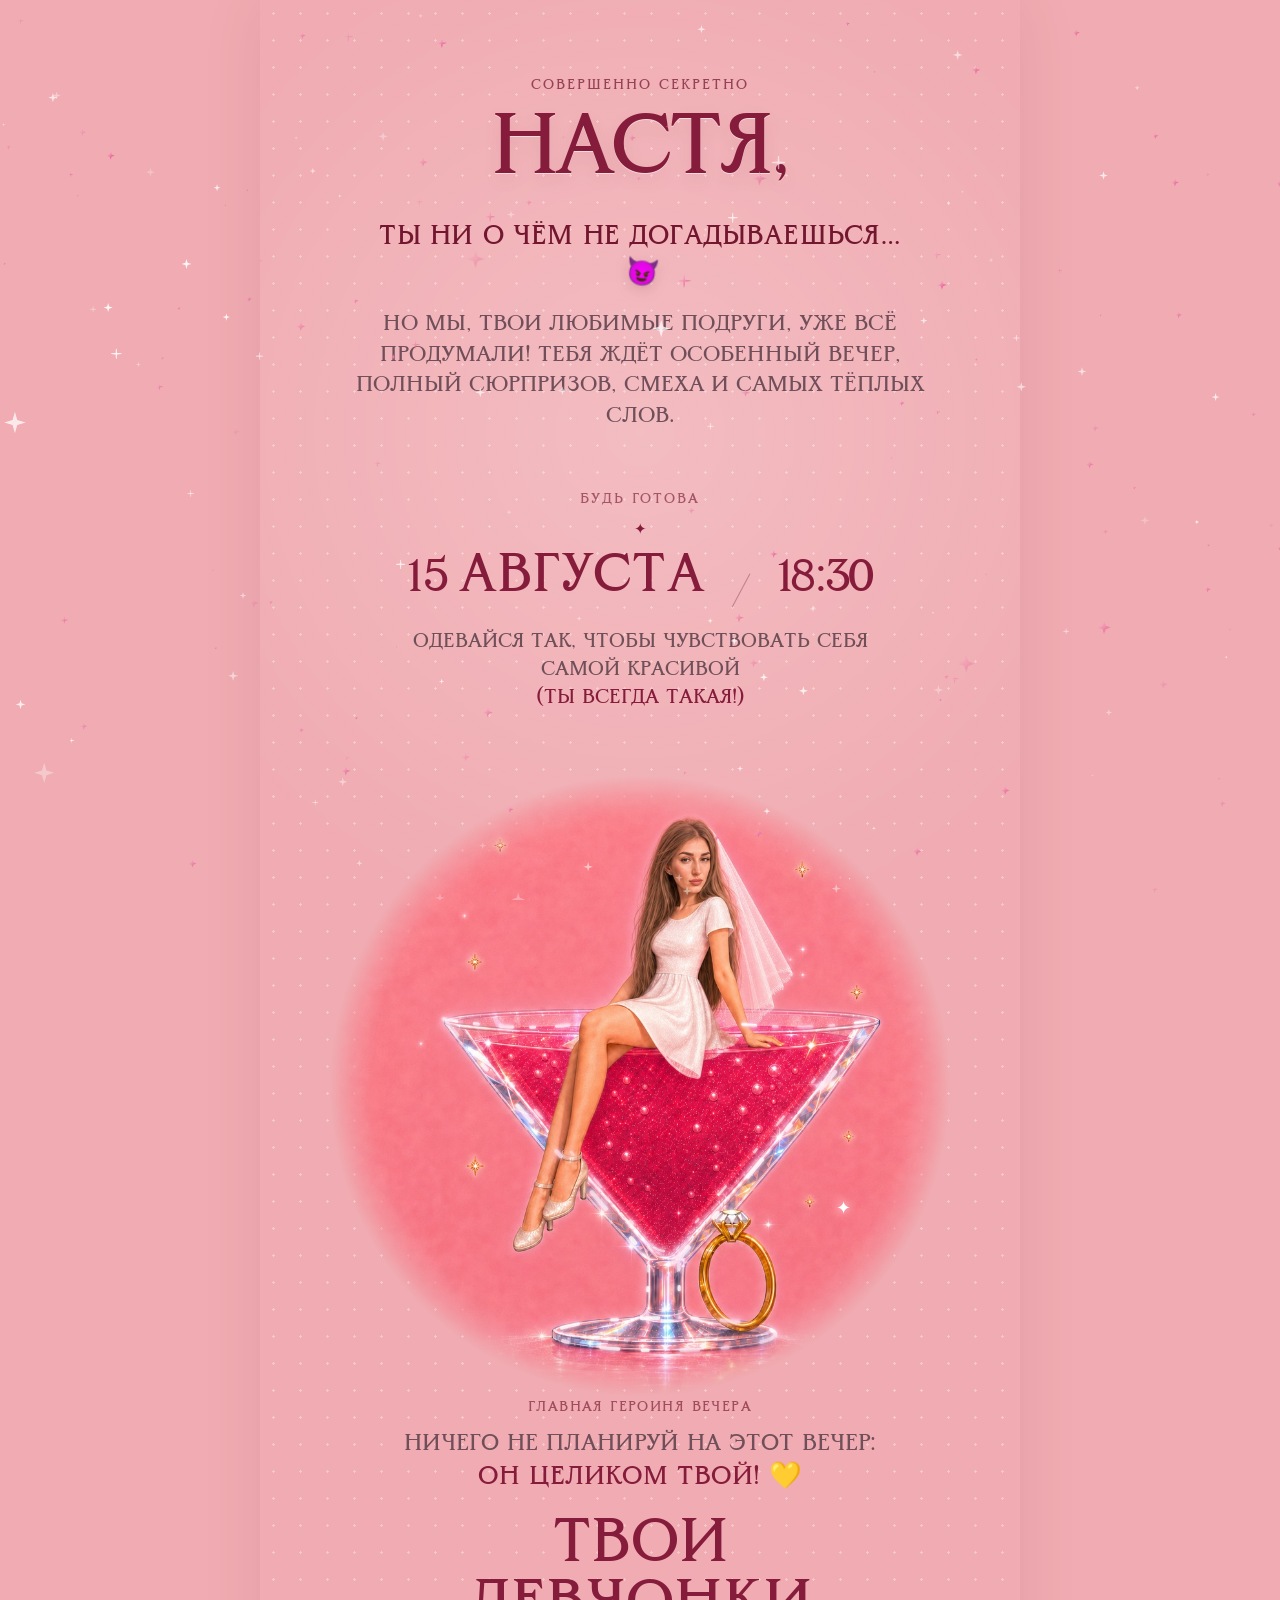
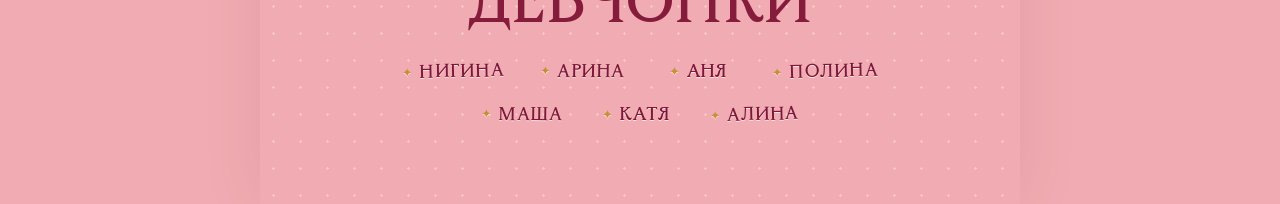
==== commit e0fa7d0a: "Update invitation time and print files" ====
--- a/index.html
+++ b/index.html
@@ -32,7 +32,7 @@
           <span class="date-day">15</span>
           <span class="date-month">августа</span>
           <i></i>
-          <span class="date-time">16:30</span>
+          <span class="date-time">18:30</span>
         </div>
         <p class="bride-note">
           Одевайся так, чтобы чувствовать себя самой красивой
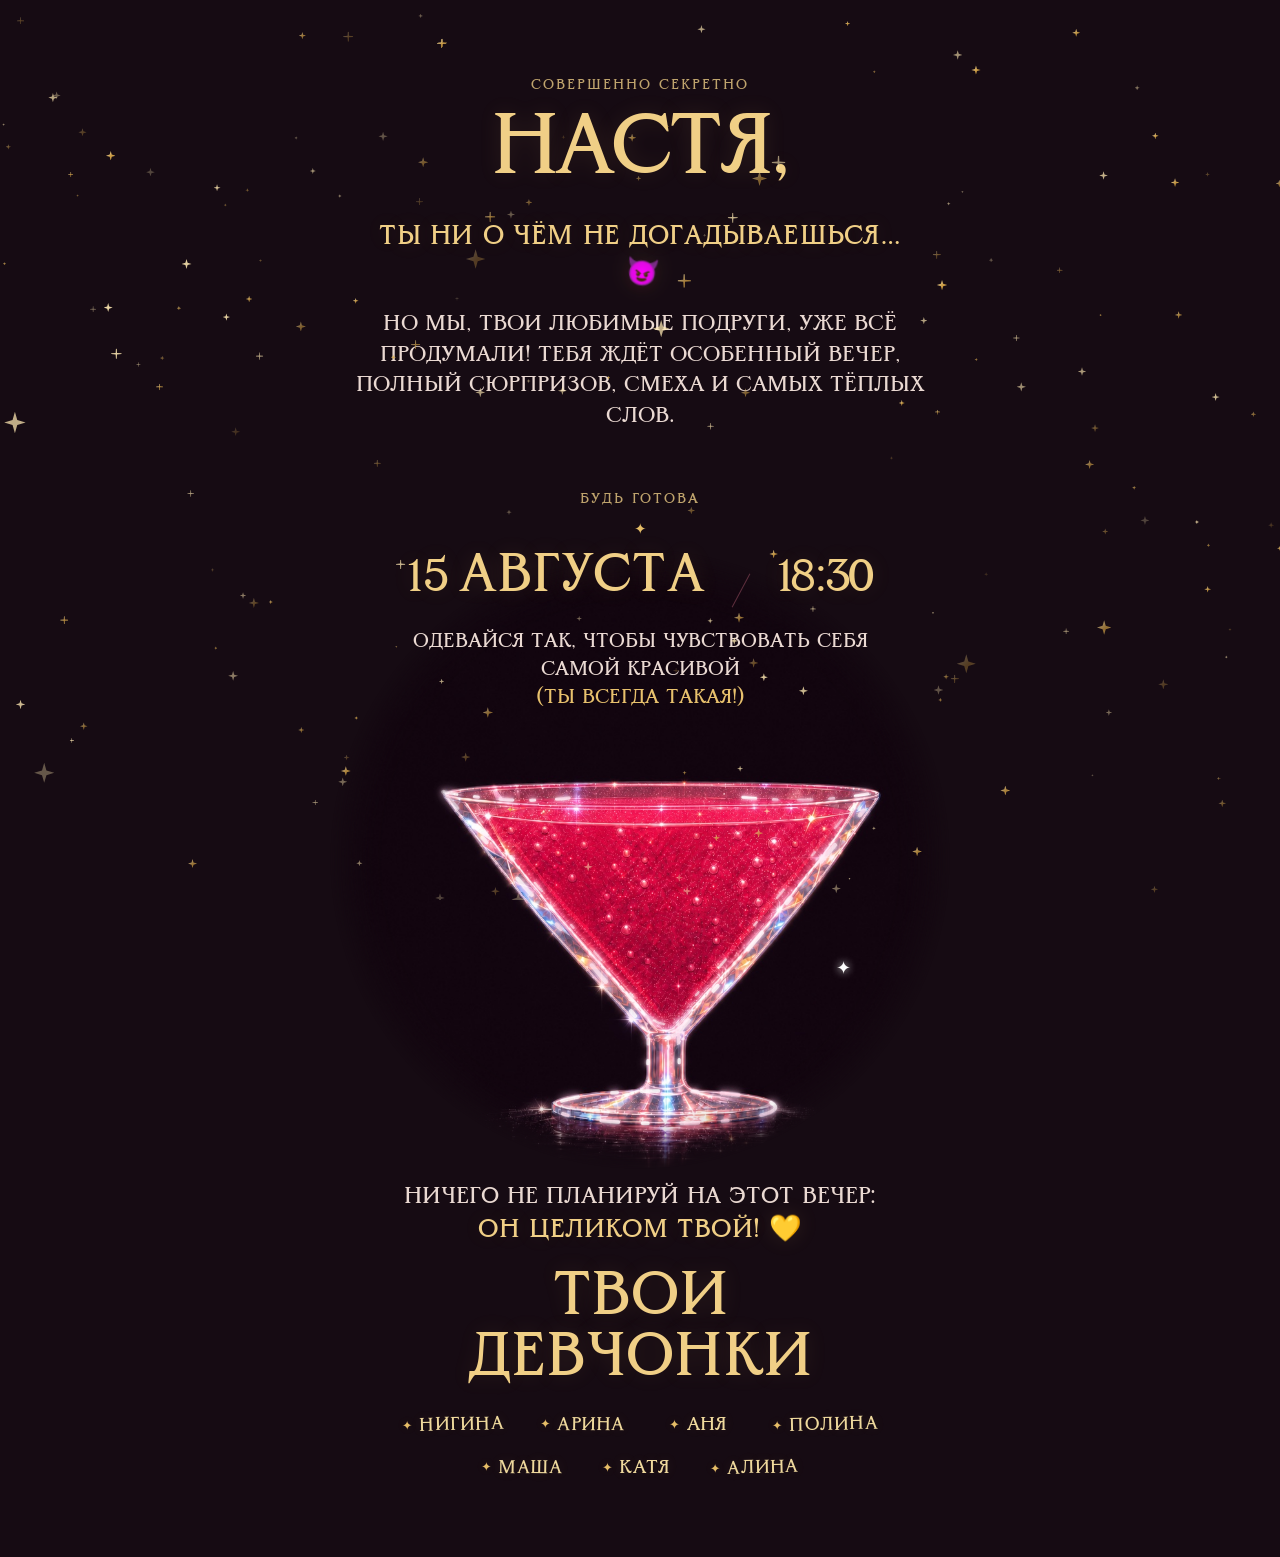
==== commit a5cba32b: "Publish glass-only dark invitation" ====
--- a/index.html
+++ b/index.html
@@ -3,15 +3,15 @@
   <head>
     <meta charset="UTF-8" />
     <meta name="viewport" content="width=device-width, initial-scale=1.0" />
-    <meta name="theme-color" content="#f6cbd8" />
+    <meta name="theme-color" content="#160b13" />
     <meta
       name="description"
       content="Секретное приглашение для будущей невесты Насти на 15 августа."
     />
     <title>Настя, этот вечер — твой!</title>
-    <link rel="preload" href="assets/bride-in-glass-nastya-v7-natural-960.jpg" as="image" type="image/jpeg" fetchpriority="high" />
+    <link rel="preload" href="assets/cocktail-glass-dark-v1-960.jpg" as="image" type="image/jpeg" fetchpriority="high" />
     <link rel="preload" href="assets/fonts/Gabin-Regular.ttf" as="font" type="font/ttf" crossorigin />
-    <link rel="stylesheet" href="personal.css?v=20260802-face-v5" />
+    <link rel="stylesheet" href="personal.css?v=20260802-glass-only-tight-v4" />
   </head>
   <body>
     <main class="invitation personal-page bride-page">
@@ -40,18 +40,17 @@
         </p>
       </section>
 
-      <section class="celebration" aria-label="Невеста в праздничном бокале">
+      <section class="celebration" aria-label="Праздничный бокал">
         <figure class="hero-art">
           <img
-            src="assets/bride-in-glass-nastya-v7-natural-960.jpg"
+            src="assets/cocktail-glass-dark-v1-960.jpg"
             width="960"
             height="960"
             loading="eager"
             decoding="async"
             fetchpriority="high"
-            alt="Невеста Настя сидит в бокале с розовым напитком"
+            alt="Сверкающий бокал с розовым напитком"
           />
-          <figcaption><span></span>главная героиня вечера<span></span></figcaption>
         </figure>
       </section>
 
@@ -74,6 +73,6 @@
         </div>
       </section>
     </main>
-    <script src="effects.js?v=20260802-face-v5"></script>
+    <script src="effects.js?v=20260802-glass-only-tight-v4"></script>
   </body>
 </html>
--- a/personal.css
+++ b/personal.css
@@ -732,6 +732,80 @@
   }
 }
 
+/* Dark evening edition: the glass stays pink; typography and ambient light turn gold. */
+:root {
+  --paper: #160b13;
+  --paper-light: #21101c;
+  --wine: #f0cf86;
+  --ink: #ead9d2;
+  --rose: #c35c7c;
+  --gold: #e5bd67;
+  --personal-accent: #e5bd67;
+}
+
+html,
+body {
+  color: #ead9d2;
+  background: #160b13;
+}
+
+.invitation {
+  background: #160b13;
+  box-shadow: none;
+}
+
+.bride-page {
+  --personal-accent: #e5bd67;
+}
+
+.bride-page .kicker,
+.ready-label,
+.bride-page .hero-art figcaption {
+  color: rgba(240, 207, 134, .78);
+}
+
+.bride-page h1,
+.bride-teaser,
+.personal-page .date-line,
+.friends-signature > p,
+.final-call strong {
+  color: #f0cf86;
+  text-shadow: 0 0 22px rgba(229, 189, 103, .12);
+}
+
+.bride-copy,
+.bride-note,
+.final-call {
+  color: #ead9d2;
+}
+
+.bride-note em {
+  color: #e8c16d;
+}
+
+.friends-signature li {
+  color: #efd99d !important;
+  text-shadow: 0 0 12px rgba(229, 189, 103, .12) !important;
+}
+
+.friends-signature li::before,
+.bride-page .ornament,
+.personal-page .title-star {
+  color: #e5bd67;
+}
+
+.screen-star {
+  background: linear-gradient(135deg, #fff3c8, #d9a542 58%, #f8d985);
+  filter: drop-shadow(0 0 5px rgba(229, 189, 103, .72));
+}
+
+.screen-star.is-white {
+  background: #ffeab3;
+  filter:
+    drop-shadow(0 0 5px rgba(255, 234, 179, .88))
+    drop-shadow(0 0 11px rgba(199, 143, 48, .55));
+}
+
 /* Open composition: no frames, cards, pills, or ornamental rules. */
 .bride-page::before,
 .bride-page::after,
@@ -764,6 +838,7 @@
   .screen-star {
     animation: none;
   }
+
 }
 
 .bride-page,
@@ -815,6 +890,10 @@
   letter-spacing: .1em;
 }
 
+.bride-page .celebration {
+  margin-top: -190px;
+}
+
 .bride-page .final-call {
   font-size: clamp(1.25rem, 3.2vw, 1.46rem);
   line-height: 1.38;
@@ -829,6 +908,10 @@
 }
 
 @media (max-width: 560px) {
+  .bride-page .celebration {
+    margin-top: -105px;
+  }
+
   .bride-page .bride-intro h1 {
     font-size: 3.9rem;
   }
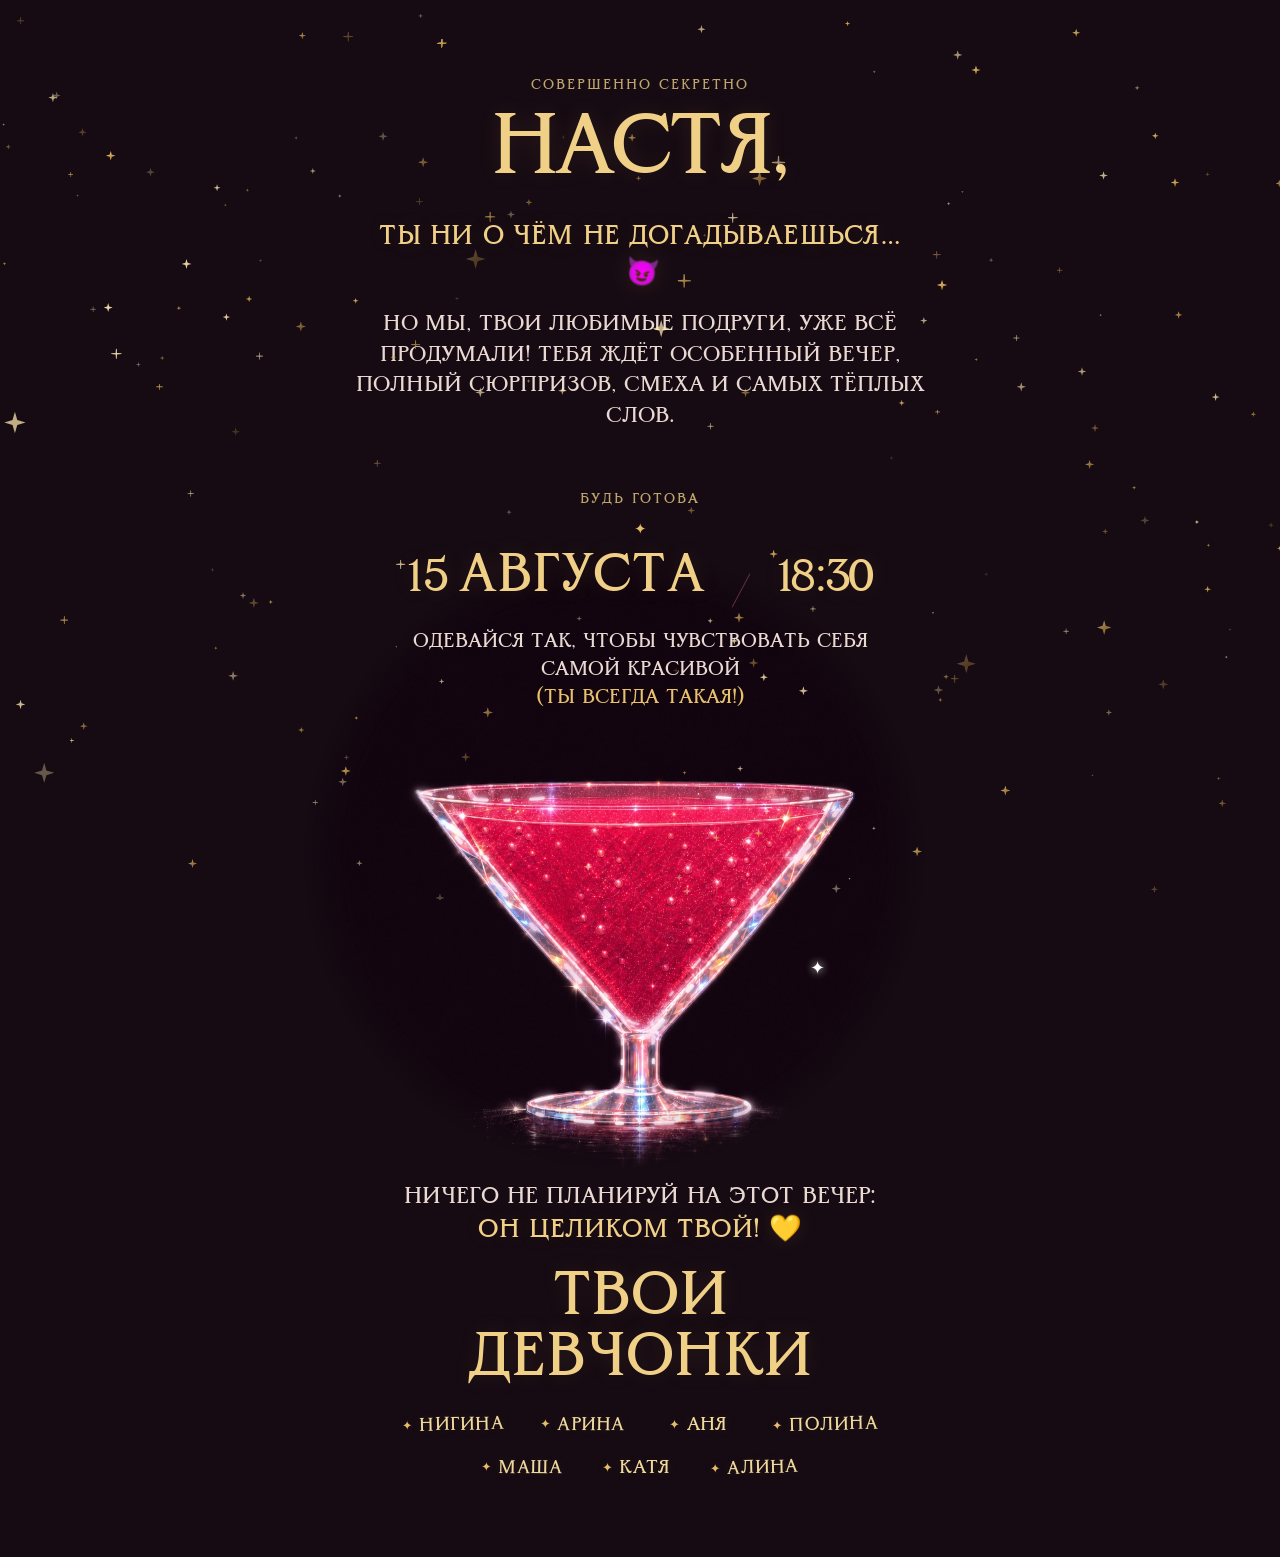
==== commit badb18e6: "Center invitation glass" ====
--- a/index.html
+++ b/index.html
@@ -11,7 +11,7 @@
     <title>Настя, этот вечер — твой!</title>
     <link rel="preload" href="assets/cocktail-glass-dark-v1-960.jpg" as="image" type="image/jpeg" fetchpriority="high" />
     <link rel="preload" href="assets/fonts/Gabin-Regular.ttf" as="font" type="font/ttf" crossorigin />
-    <link rel="stylesheet" href="personal.css?v=20260802-glass-only-tight-v4" />
+    <link rel="stylesheet" href="personal.css?v=20260802-glass-centered-v5" />
   </head>
   <body>
     <main class="invitation personal-page bride-page">
@@ -73,6 +73,6 @@
         </div>
       </section>
     </main>
-    <script src="effects.js?v=20260802-glass-only-tight-v4"></script>
+    <script src="effects.js?v=20260802-glass-centered-v5"></script>
   </body>
 </html>
--- a/personal.css
+++ b/personal.css
@@ -894,6 +894,10 @@
   margin-top: -190px;
 }
 
+.bride-page .hero-art {
+  transform: translateX(-4.15%);
+}
+
 .bride-page .final-call {
   font-size: clamp(1.25rem, 3.2vw, 1.46rem);
   line-height: 1.38;
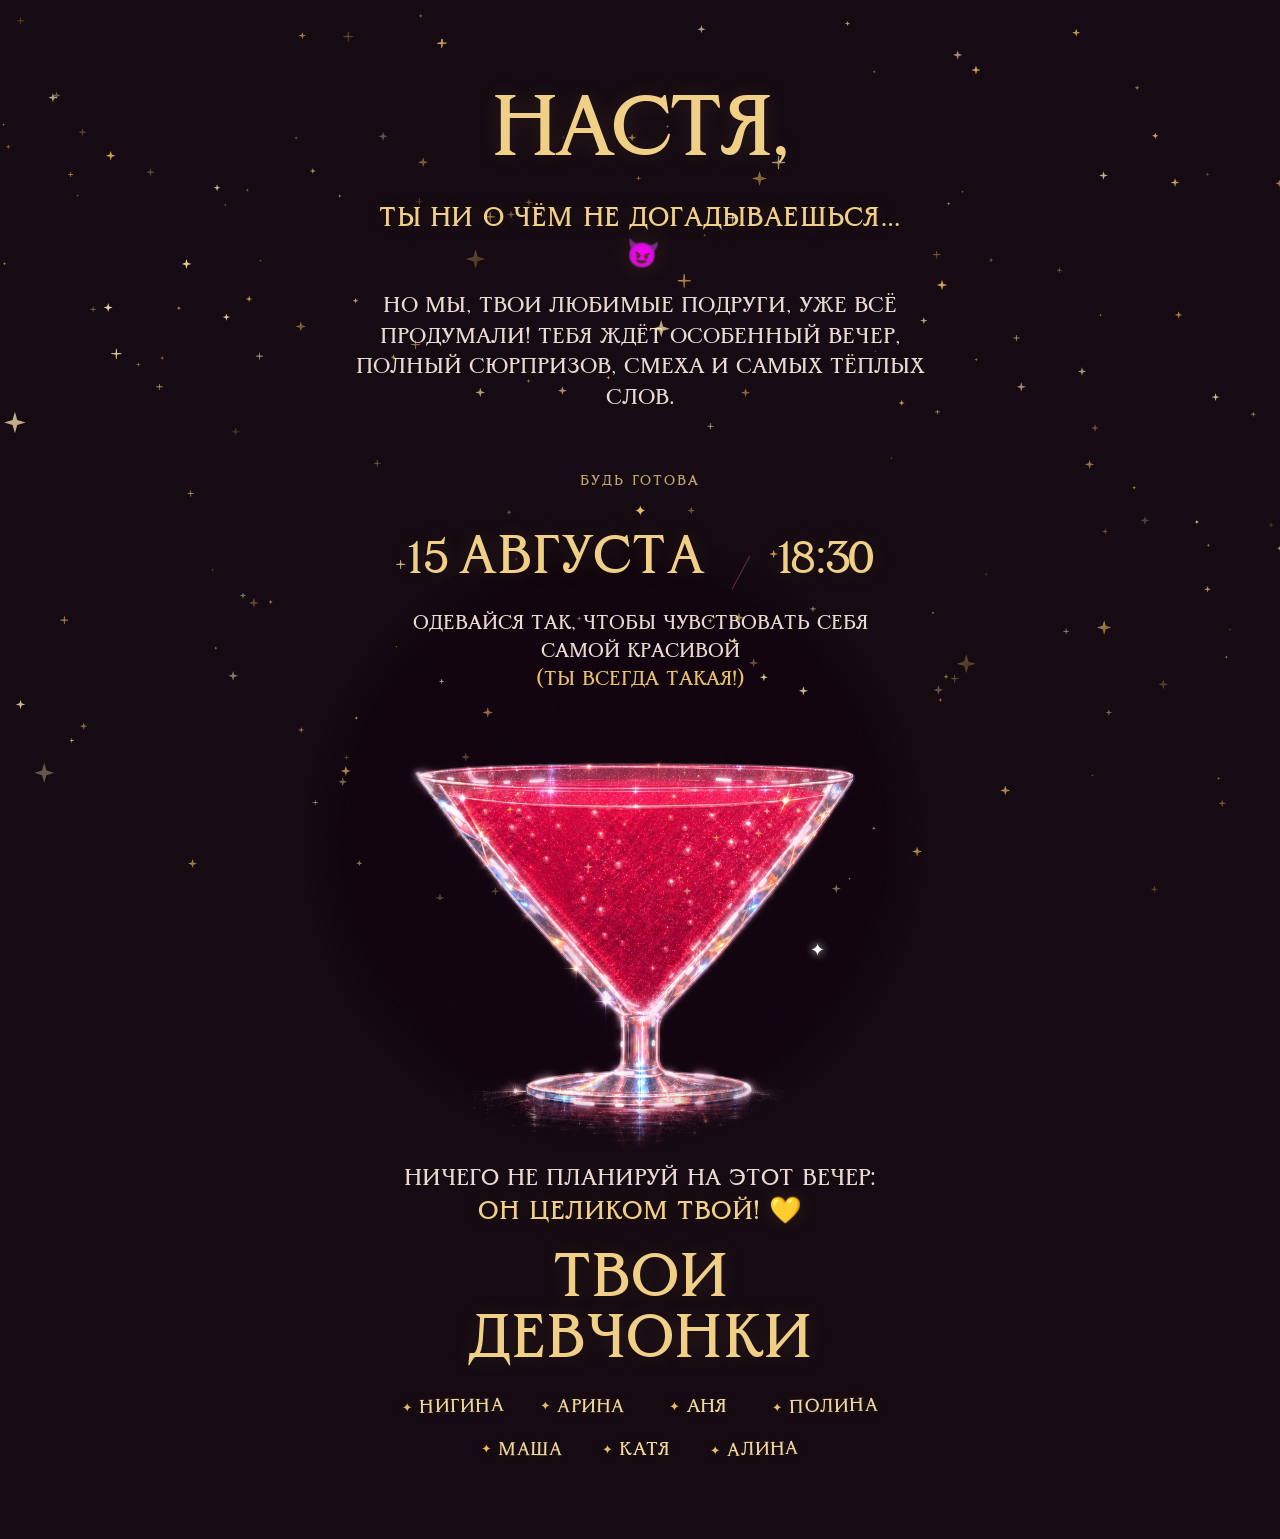
==== commit 7b86b51c: "Remove secret label from invitations" ====
--- a/index.html
+++ b/index.html
@@ -11,12 +11,11 @@
     <title>Настя, этот вечер — твой!</title>
     <link rel="preload" href="assets/cocktail-glass-dark-v1-960.jpg" as="image" type="image/jpeg" fetchpriority="high" />
     <link rel="preload" href="assets/fonts/Gabin-Regular.ttf" as="font" type="font/ttf" crossorigin />
-    <link rel="stylesheet" href="personal.css?v=20260802-glass-centered-v5" />
+    <link rel="stylesheet" href="personal.css?v=20260802-no-secret-v6" />
   </head>
   <body>
     <main class="invitation personal-page bride-page">
       <header class="intro bride-intro">
-        <p class="kicker">Совершенно секретно</p>
         <h1>Настя,</h1>
         <p class="bride-teaser">ты ни о чём не догадываешься… <span aria-hidden="true">😈</span></p>
         <p class="bride-copy">
@@ -73,6 +72,6 @@
         </div>
       </section>
     </main>
-    <script src="effects.js?v=20260802-glass-centered-v5"></script>
+    <script src="effects.js?v=20260802-no-secret-v6"></script>
   </body>
 </html>
